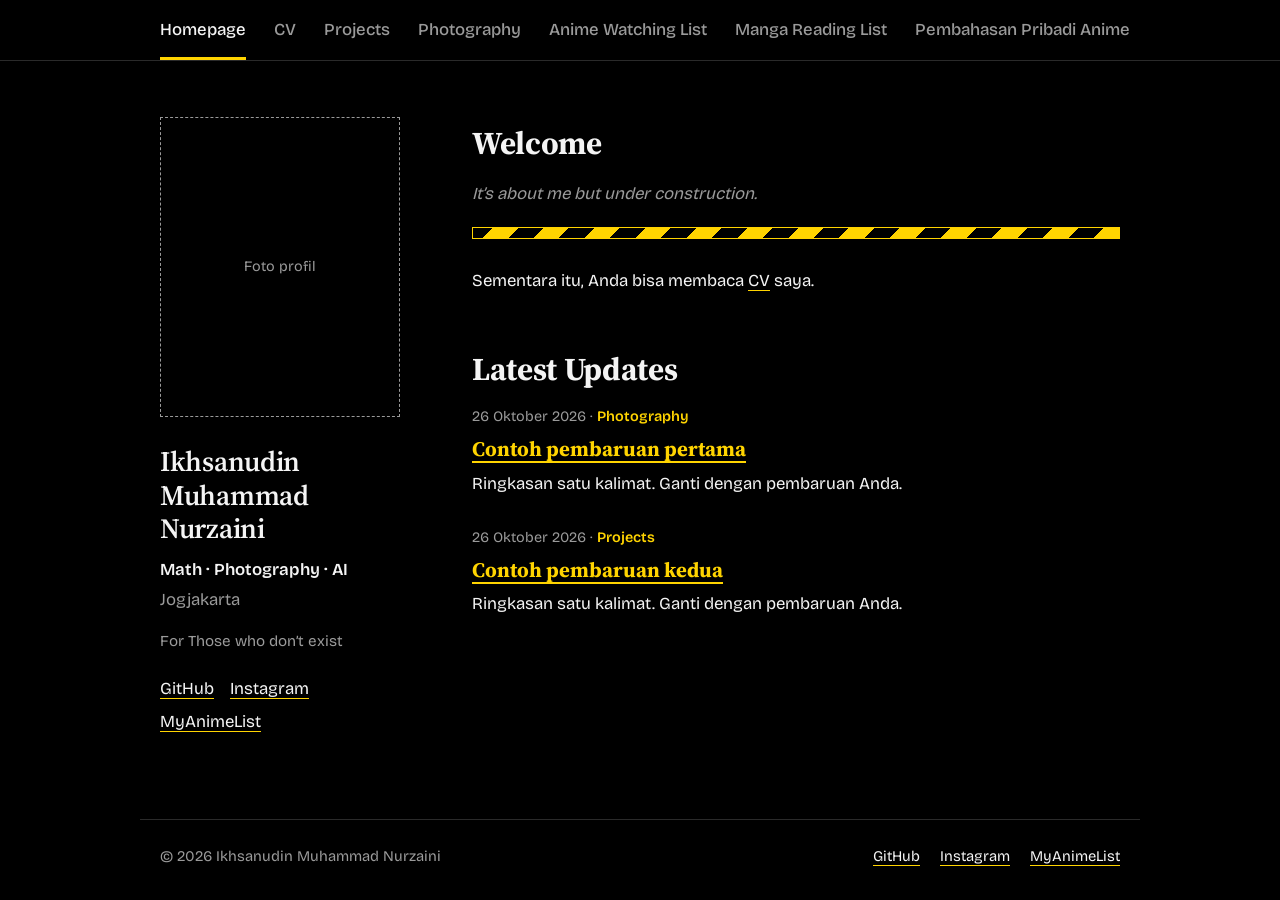
==== index.html @ 2f438bf8 "Add files via upload" ====
<!DOCTYPE html>
<html lang="id">
<head>
<meta charset="utf-8">
<meta name="viewport" content="width=device-width, initial-scale=1">
<title>Homepage | Ikhsanudin Muhammad Nurzaini</title>
<meta name="description" content="Situs pribadi Ikhsanudin Muhammad Nurzaini.">
<meta name="theme-color" content="#000000">
<link rel="icon" href="data:image/svg+xml,%3Csvg xmlns='http://www.w3.org/2000/svg' viewBox='0 0 100 100'%3E%3Crect width='100' height='100' fill='%23ffd400'/%3E%3C/svg%3E">
<link rel="preconnect" href="https://fonts.googleapis.com">
<link rel="preconnect" href="https://fonts.gstatic.com" crossorigin>
<link rel="stylesheet" href="https://fonts.googleapis.com/css2?family=Bricolage+Grotesque:opsz,wght@12..96,400..800&family=Source+Serif+4:opsz,wght@8..60,400..700&display=swap">
<link rel="stylesheet" href="/assets/css/style.css">
<script src="/assets/js/main.js" defer></script>
</head>
<body>
<header id="site-header"></header>
<main>
<div class="home">
<aside class="side">
<!-- Foto profil: taruh file di assets/img/, lalu ganti kotak di bawah dengan <img src="/assets/img/foto-profil.jpg" alt="Foto Ikhsanudin"> -->
<div class="portrait">Foto profil</div>
<h1>Ikhsanudin Muhammad Nurzaini</h1>
<p class="role">Math · Photography · AI</p>
<p class="place">Jogjakarta</p>
<p class="tag">For Those who don’t exist</p>
<!-- Tautan kontak diatur di assets/js/main.js (daftar contact) -->
<p class="links"></p>
</aside>
<section>
<h2>Welcome</h2>
<p class="lead-i">It’s about me but under construction.</p>
<div class="tape thin" role="presentation"></div>
<p>Sementara itu, Anda bisa membaca <a href="/cv/">CV</a> saya.</p>
<h2 class="sec">Latest Updates</h2>
<!-- Contoh. Salin satu blok <article> untuk menambah pembaruan, taruh yang terbaru di atas. -->
<article class="update"><p class="meta">26 Oktober 2026 · <b>Photography</b></p><h3><a href="/photography/">Contoh pembaruan pertama</a></h3><p>Ringkasan satu kalimat. Ganti dengan pembaruan Anda.</p></article>
<article class="update"><p class="meta">26 Oktober 2026 · <b>Projects</b></p><h3><a href="/projects/">Contoh pembaruan kedua</a></h3><p>Ringkasan satu kalimat. Ganti dengan pembaruan Anda.</p></article>
</section>
</div>
</main>
</body>
</html>
---- assets/css/style.css ----
:root{--bg:#000;--fg:#f4f4f4;--mute:#9a9a9a;--line:#2a2a2a;--y:#ffd400;--w:880px}
*{box-sizing:border-box}
html{color-scheme:dark;scroll-padding-top:4rem}
body{margin:0;background:var(--bg);color:var(--fg);font:400 1.05rem/1.65 "Bricolage Grotesque",system-ui,-apple-system,"Segoe UI",sans-serif;min-height:100vh;display:flex;flex-direction:column}
main,footer,#site-header nav{width:100%;max-width:var(--w);margin-inline:auto;padding-inline:1.25rem}
main{flex:1;padding-block:3.5rem 4rem}
a{color:var(--fg);text-decoration-color:var(--y);text-underline-offset:.25em}
a:hover{color:var(--y)}
:focus-visible{outline:2px solid var(--y);outline-offset:3px}
#site-header{position:sticky;top:0;z-index:5;background:var(--bg);border-bottom:1px solid var(--line)}
#site-header nav{display:flex;gap:1.75rem;overflow-x:auto;white-space:nowrap;scrollbar-width:none}
#site-header nav::-webkit-scrollbar{display:none}
#site-header a{padding:1rem 0 .85rem;text-decoration:none;color:var(--mute);border-bottom:3px solid transparent;font-weight:500}
#site-header a:hover{color:var(--fg)}
#site-header a[aria-current]{color:var(--fg);border-color:var(--y)}
h1{font-size:clamp(2.4rem,7vw,4.5rem);line-height:1.05;letter-spacing:-.03em;font-weight:800;margin:0 0 1.25rem}
h2{font-size:1.5rem;letter-spacing:-.01em;margin:2.5rem 0 .75rem;padding-bottom:.5rem;border-bottom:1px solid var(--line)}
h3{font-size:1.15rem;margin:0 0 .25rem}
p{margin:0 0 1rem;max-width:62ch}
.lead{font-size:1.2rem;color:var(--mute)}
.tape{height:22px;margin:2rem 0 1.25rem;background:repeating-linear-gradient(-45deg,var(--y) 0 18px,#000 18px 36px);border:1px solid var(--y)}
.todo{color:var(--y)}
.portrait{width:140px;aspect-ratio:1;border:1px dashed var(--mute);display:grid;place-items:center;color:var(--mute);font-size:.9rem;margin-bottom:1.75rem}
.card{border:1px solid var(--line);padding:1.1rem 1.25rem;margin-bottom:1rem}
.card:hover{border-color:var(--y)}
.card p{margin:.25rem 0 .5rem;color:var(--mute)}
.meta{color:var(--mute);font-size:.9rem}
.gallery{display:grid;grid-template-columns:repeat(auto-fill,minmax(230px,1fr));gap:.75rem}
.gallery figure{margin:0;aspect-ratio:4/3;border:1px dashed var(--line);display:grid;place-items:center;color:var(--mute);font-size:.9rem;overflow:hidden}
.gallery img{width:100%;height:100%;object-fit:cover}
.tablewrap{overflow-x:auto}
table{border-collapse:collapse;width:100%;min-width:540px}
th,td{text-align:left;padding:.65rem .75rem;border-bottom:1px solid var(--line)}
th{color:var(--y);font-weight:600;border-bottom:2px solid var(--y)}
footer{padding-block:1.5rem 2rem;border-top:1px solid var(--line);color:var(--mute);font-size:.92rem;display:flex;flex-wrap:wrap;gap:.5rem 1.5rem;justify-content:space-between}
footer ul{list-style:none;display:flex;gap:1.25rem;margin:0;padding:0}
@media (prefers-reduced-motion:no-preference){a{transition:color .15s}.card{transition:border-color .15s}}

/* v2: tata letak homepage ala screenshot, heading serif, preview MAL & Instagram */
:root{--w:1000px;--serif:"Source Serif 4",Georgia,"Times New Roman",serif}
h1,h2,h3{font-family:var(--serif)}
h1{font-weight:700}
.home{display:grid;grid-template-columns:240px 1fr;gap:3rem 4.5rem;align-items:start}
.side .portrait{width:100%;aspect-ratio:4/5}
.side h1{font-size:1.75rem;letter-spacing:-.01em;line-height:1.2;font-weight:600;margin:0 0 .6rem}
.side p{margin:0 0 .15rem}
.side .role{font-weight:600}
.side .place{color:var(--mute)}
.side .tag{color:var(--mute);font-size:.95rem;margin-top:1rem}
.side .links{display:flex;flex-wrap:wrap;gap:.35rem 1rem;margin-top:1.25rem}
.home h2{border:0;padding:0;margin:0 0 .6rem;font-size:2rem}
.home h2.sec{margin-top:3rem}
.lead-i{font-style:italic;color:var(--mute)}
.tape.thin{height:12px;margin:1.25rem 0 1.75rem}
.update{margin-bottom:1.75rem}
.update .meta{margin:0}
.update .meta b{color:var(--y);font-weight:600}
.update h3{font-size:1.3rem;margin:.2rem 0}
.update h3 a{color:var(--y)}
.update p:last-child{margin:0}
.mal{display:grid;grid-template-columns:repeat(auto-fill,minmax(150px,1fr));gap:1.25rem 1rem;margin-bottom:1.5rem}
.mal>p{grid-column:1/-1}
.mal-card{display:flex;flex-direction:column;gap:.2rem;text-decoration:none;color:var(--fg)}
.mal-card img{width:100%;aspect-ratio:2/3;object-fit:cover;border:1px solid var(--line);background:#111}
.mal-card:hover img{border-color:var(--y)}
.mal-card strong{font-weight:600;line-height:1.3;font-size:.98rem}
.mal-card span{color:var(--mute);font-size:.88rem}
.igwrap{max-width:540px;border:1px solid var(--line);margin-bottom:1rem}
.igwrap iframe{display:block;width:100%;height:640px;border:0;background:#fff}
@media (max-width:760px){.home{grid-template-columns:1fr}.side .portrait{max-width:200px}}
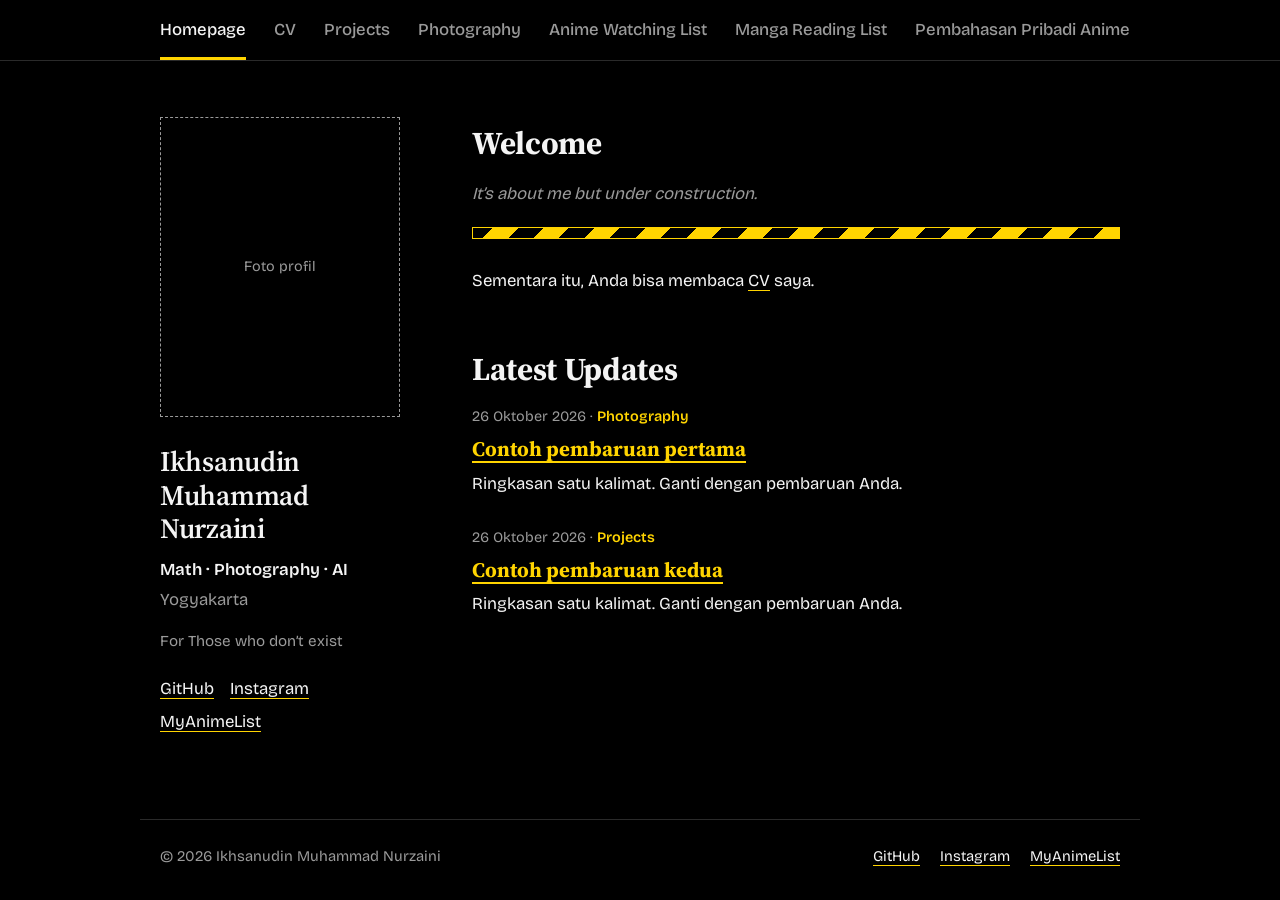
==== commit 91ba1da2: "Update index.html" ====
--- a/index.html
+++ b/index.html
@@ -22,7 +22,7 @@
 <div class="portrait">Foto profil</div>
 <h1>Ikhsanudin Muhammad Nurzaini</h1>
 <p class="role">Math · Photography · AI</p>
-<p class="place">Jogjakarta</p>
+<p class="place">Yogyakarta</p>
 <p class="tag">For Those who don’t exist</p>
 <!-- Tautan kontak diatur di assets/js/main.js (daftar contact) -->
 <p class="links"></p>
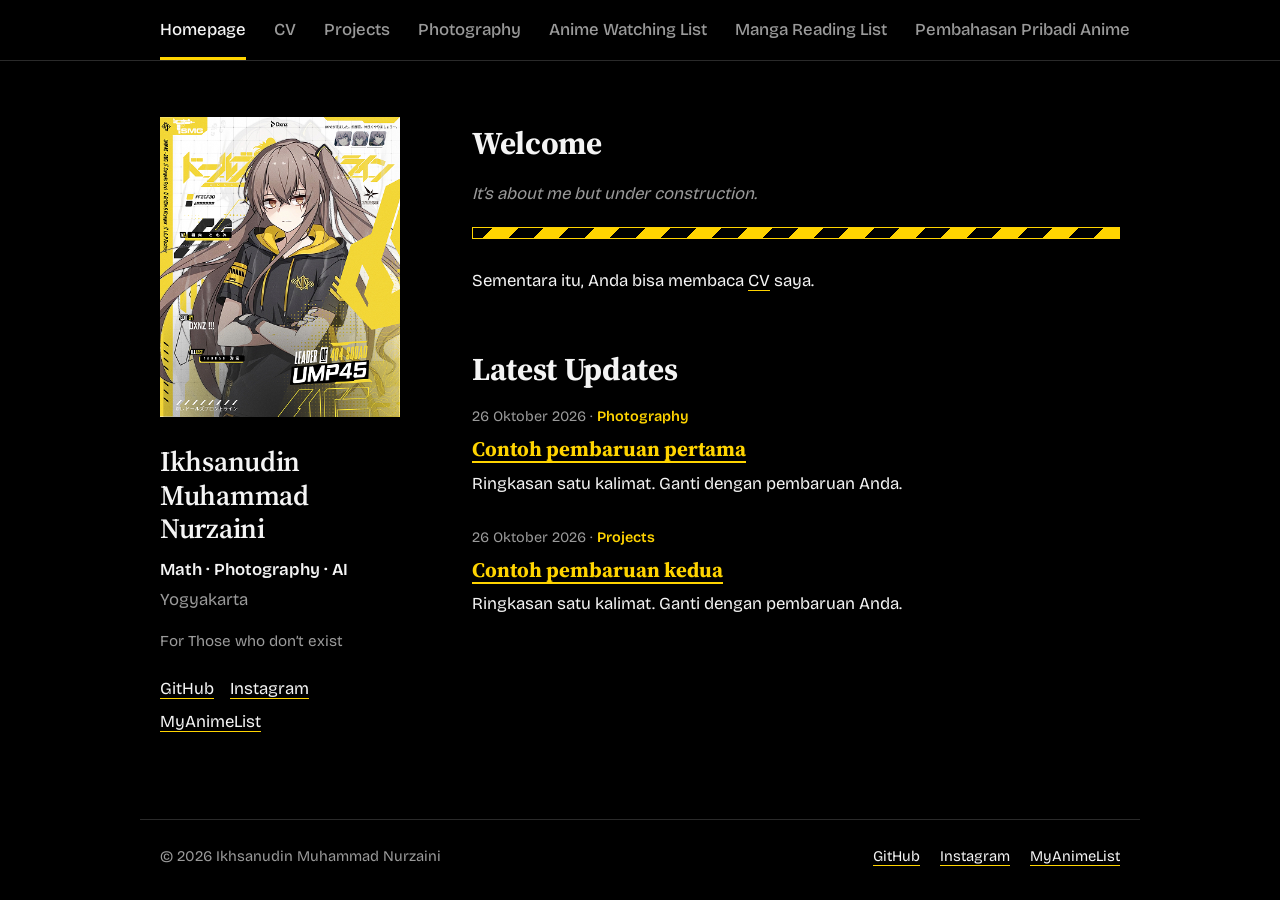
==== commit f2cc816a: "Update index.html" ====
--- a/index.html
+++ b/index.html
@@ -19,7 +19,7 @@
 <div class="home">
 <aside class="side">
 <!-- Foto profil: taruh file di assets/img/, lalu ganti kotak di bawah dengan <img src="/assets/img/foto-profil.jpg" alt="Foto Ikhsanudin"> -->
-<div class="portrait">Foto profil</div>
+   <img class="portrait" src="/assets/img/foto-profil-ump45.jpg" alt="Foto Ikhsanudin" style="object-fit:cover;border:0">
 <h1>Ikhsanudin Muhammad Nurzaini</h1>
 <p class="role">Math · Photography · AI</p>
 <p class="place">Yogyakarta</p>
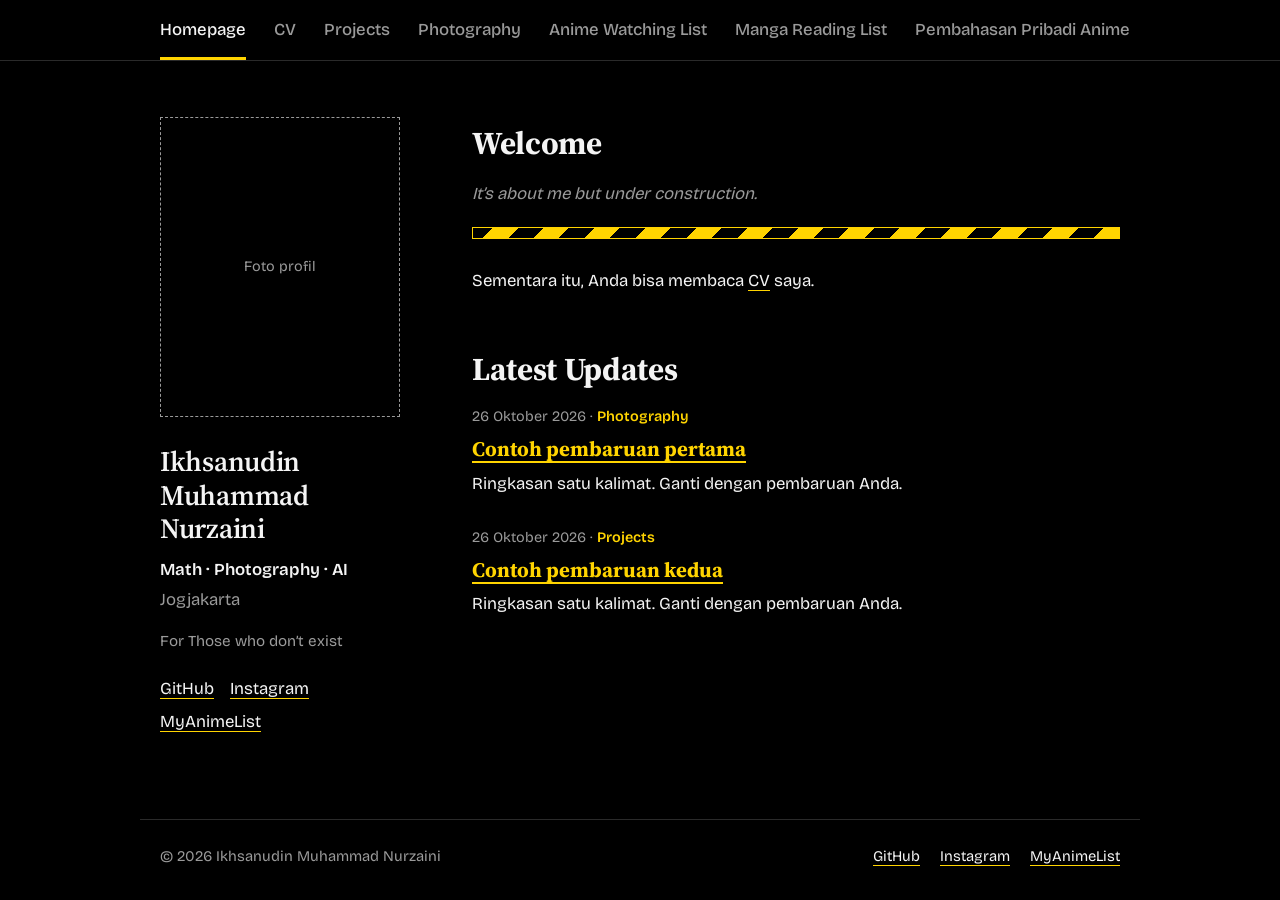
==== commit 0f704ba5: "Add files via upload" ====
--- a/index.html
+++ b/index.html
@@ -19,10 +19,10 @@
 <div class="home">
 <aside class="side">
 <!-- Foto profil: taruh file di assets/img/, lalu ganti kotak di bawah dengan <img src="/assets/img/foto-profil.jpg" alt="Foto Ikhsanudin"> -->
-   <img class="portrait" src="/assets/img/foto-profil-ump45.jpg" alt="Foto Ikhsanudin" style="object-fit:cover;border:0">
+<div class="portrait">Foto profil</div>
 <h1>Ikhsanudin Muhammad Nurzaini</h1>
 <p class="role">Math · Photography · AI</p>
-<p class="place">Yogyakarta</p>
+<p class="place">Jogjakarta</p>
 <p class="tag">For Those who don’t exist</p>
 <!-- Tautan kontak diatur di assets/js/main.js (daftar contact) -->
 <p class="links"></p>
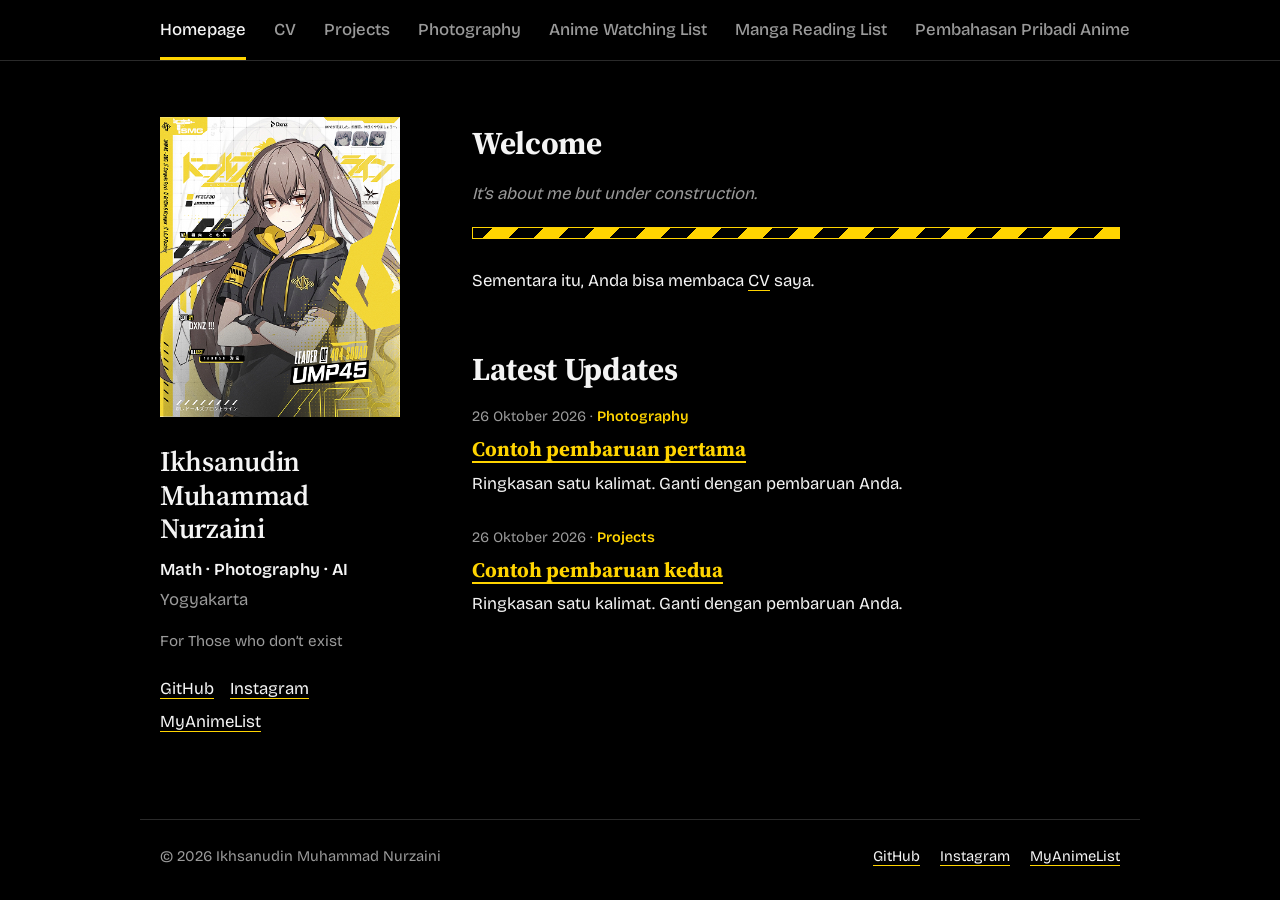
==== commit 838c17aa: "Update index.html" ====
--- a/index.html
+++ b/index.html
@@ -19,10 +19,10 @@
 <div class="home">
 <aside class="side">
 <!-- Foto profil: taruh file di assets/img/, lalu ganti kotak di bawah dengan <img src="/assets/img/foto-profil.jpg" alt="Foto Ikhsanudin"> -->
-<div class="portrait">Foto profil</div>
+   <img class="portrait" src="/assets/img/foto-profil-ump45.jpg" alt="Foto Ikhsanudin" style="object-fit:cover;border:0">
 <h1>Ikhsanudin Muhammad Nurzaini</h1>
 <p class="role">Math · Photography · AI</p>
-<p class="place">Jogjakarta</p>
+<p class="place">Yogyakarta</p>
 <p class="tag">For Those who don’t exist</p>
 <!-- Tautan kontak diatur di assets/js/main.js (daftar contact) -->
 <p class="links"></p>
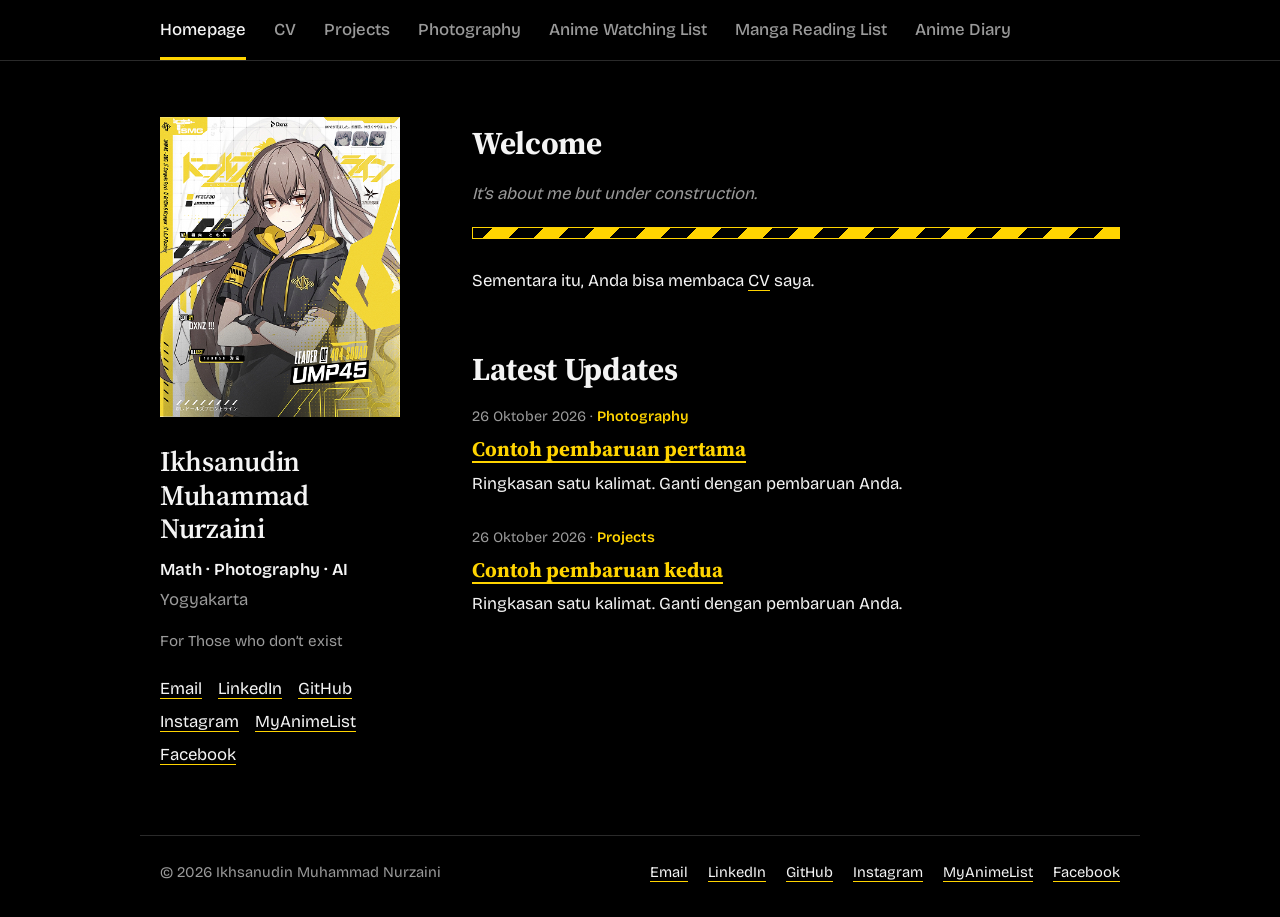
==== commit 9cf53f0c: "Update index.html" ====
--- a/index.html
+++ b/index.html
@@ -24,6 +24,7 @@
 <p class="role">Math · Photography · AI</p>
 <p class="place">Yogyakarta</p>
 <p class="tag">For Those who don’t exist</p>
+<div class="games"></div>
 <!-- Tautan kontak diatur di assets/js/main.js (daftar contact) -->
 <p class="links"></p>
 </aside>
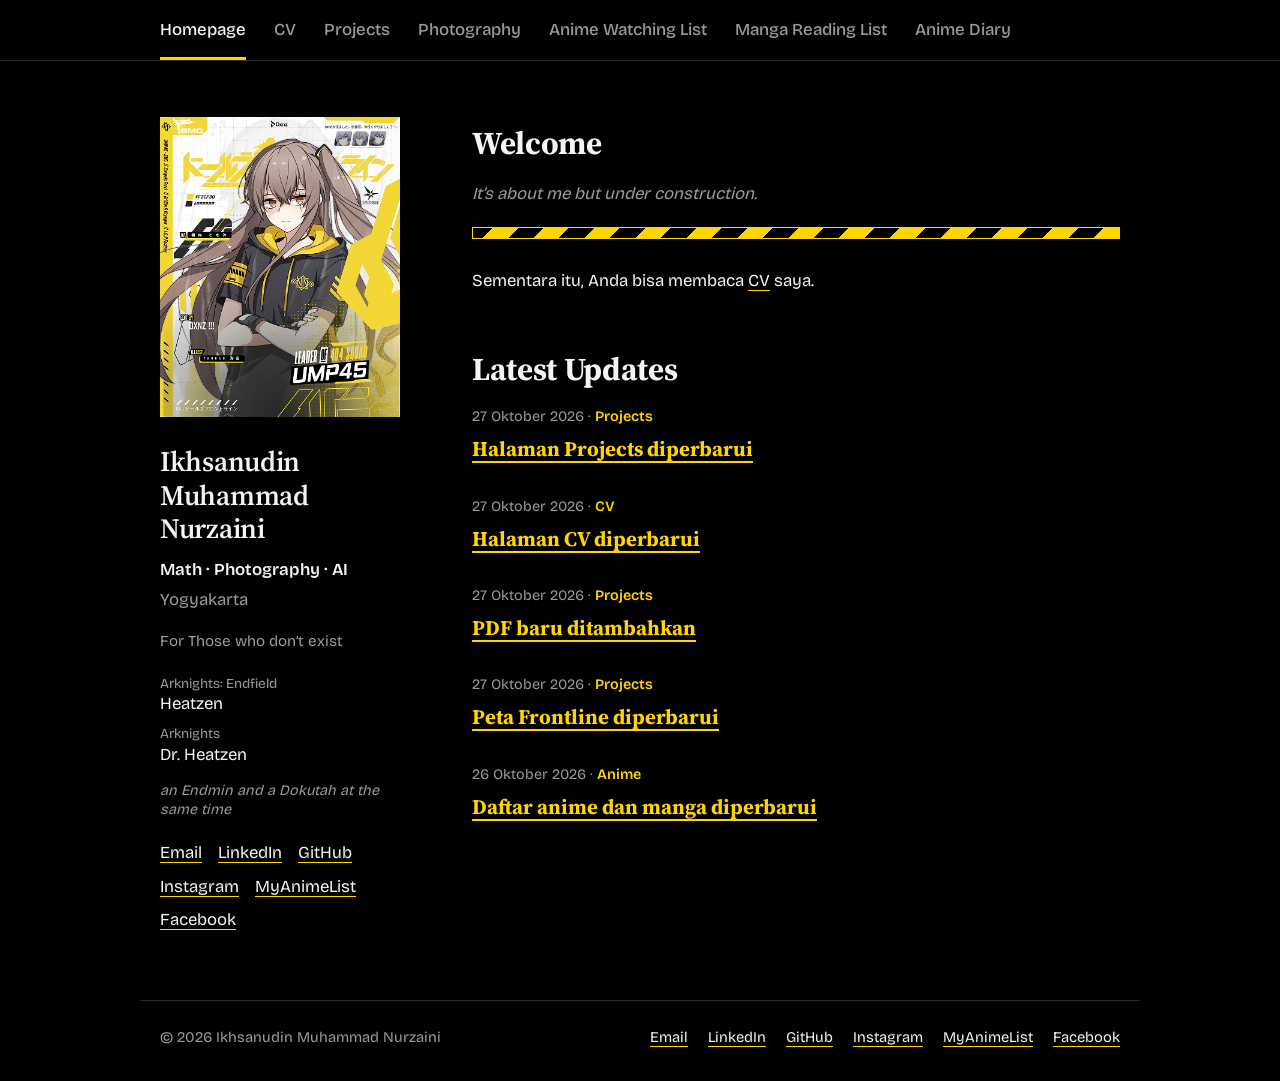
==== commit 7aa67edd: "Update index.html" ====
--- a/index.html
+++ b/index.html
@@ -35,8 +35,8 @@
 <p>Sementara itu, Anda bisa membaca <a href="/cv/">CV</a> saya.</p>
 <h2 class="sec">Latest Updates</h2>
 <!-- Contoh. Salin satu blok <article> untuk menambah pembaruan, taruh yang terbaru di atas. -->
-<article class="update"><p class="meta">26 Oktober 2026 · <b>Photography</b></p><h3><a href="/photography/">Contoh pembaruan pertama</a></h3><p>Ringkasan satu kalimat. Ganti dengan pembaruan Anda.</p></article>
-<article class="update"><p class="meta">26 Oktober 2026 · <b>Projects</b></p><h3><a href="/projects/">Contoh pembaruan kedua</a></h3><p>Ringkasan satu kalimat. Ganti dengan pembaruan Anda.</p></article>
+<div id="updates"></div>
+<script src="/assets/js/updates.js" defer></script>
 </section>
 </div>
 </main>
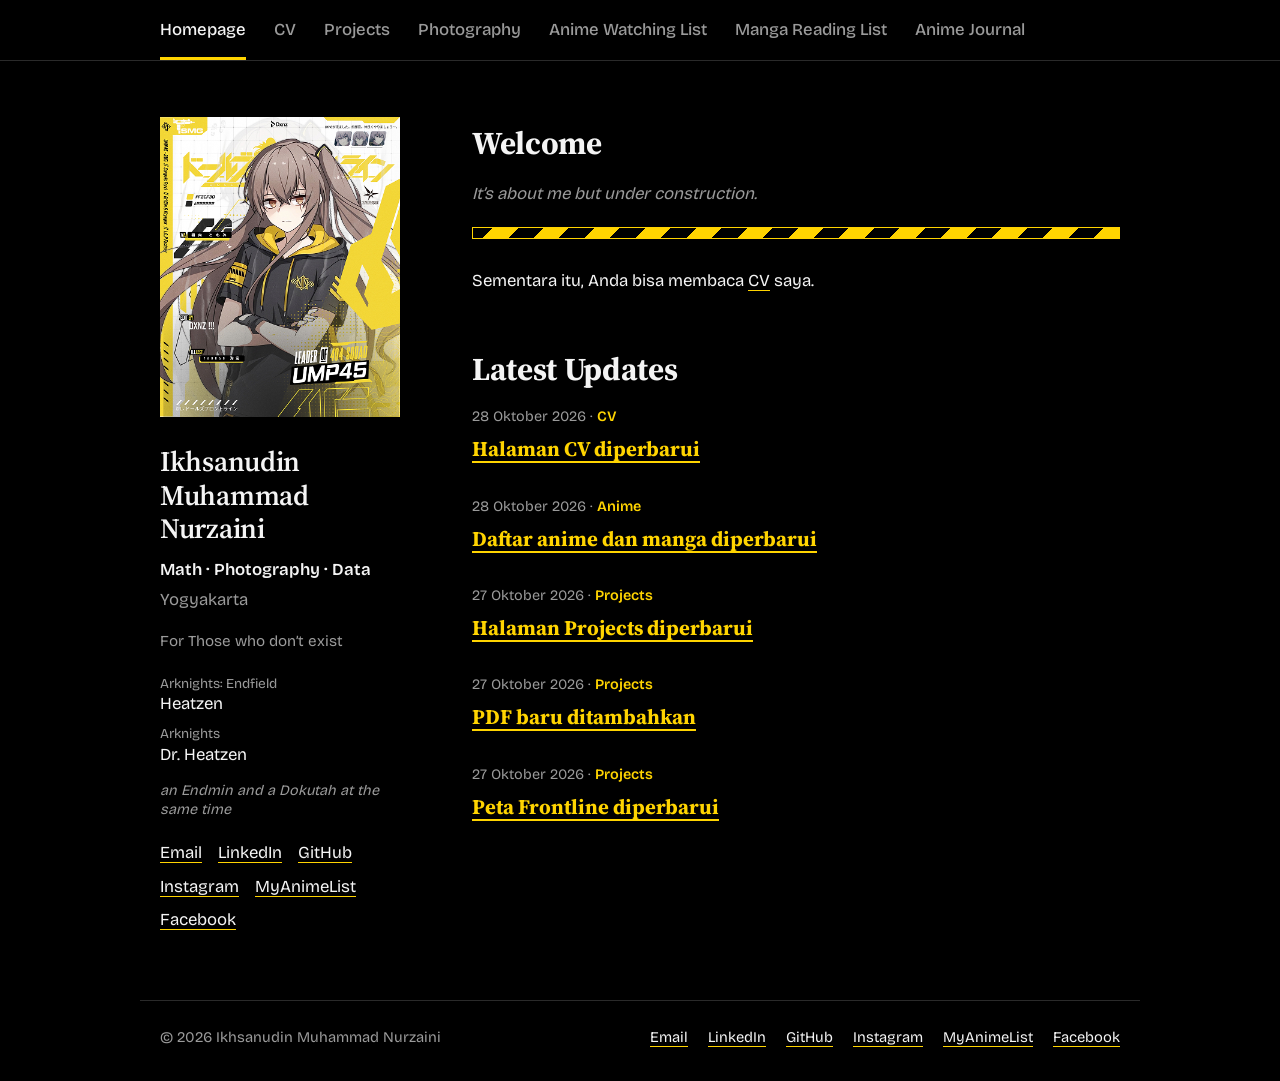
==== commit c64affb4: "Update index.html" ====
--- a/index.html
+++ b/index.html
@@ -21,7 +21,7 @@
 <!-- Foto profil: taruh file di assets/img/, lalu ganti kotak di bawah dengan <img src="/assets/img/foto-profil.jpg" alt="Foto Ikhsanudin"> -->
    <img class="portrait" src="/assets/img/foto-profil-ump45.jpg" alt="Foto Ikhsanudin" style="object-fit:cover;border:0">
 <h1>Ikhsanudin Muhammad Nurzaini</h1>
-<p class="role">Math · Photography · AI</p>
+<p class="role">Math · Photography · Data</p>
 <p class="place">Yogyakarta</p>
 <p class="tag">For Those who don’t exist</p>
 <div class="games"></div>
